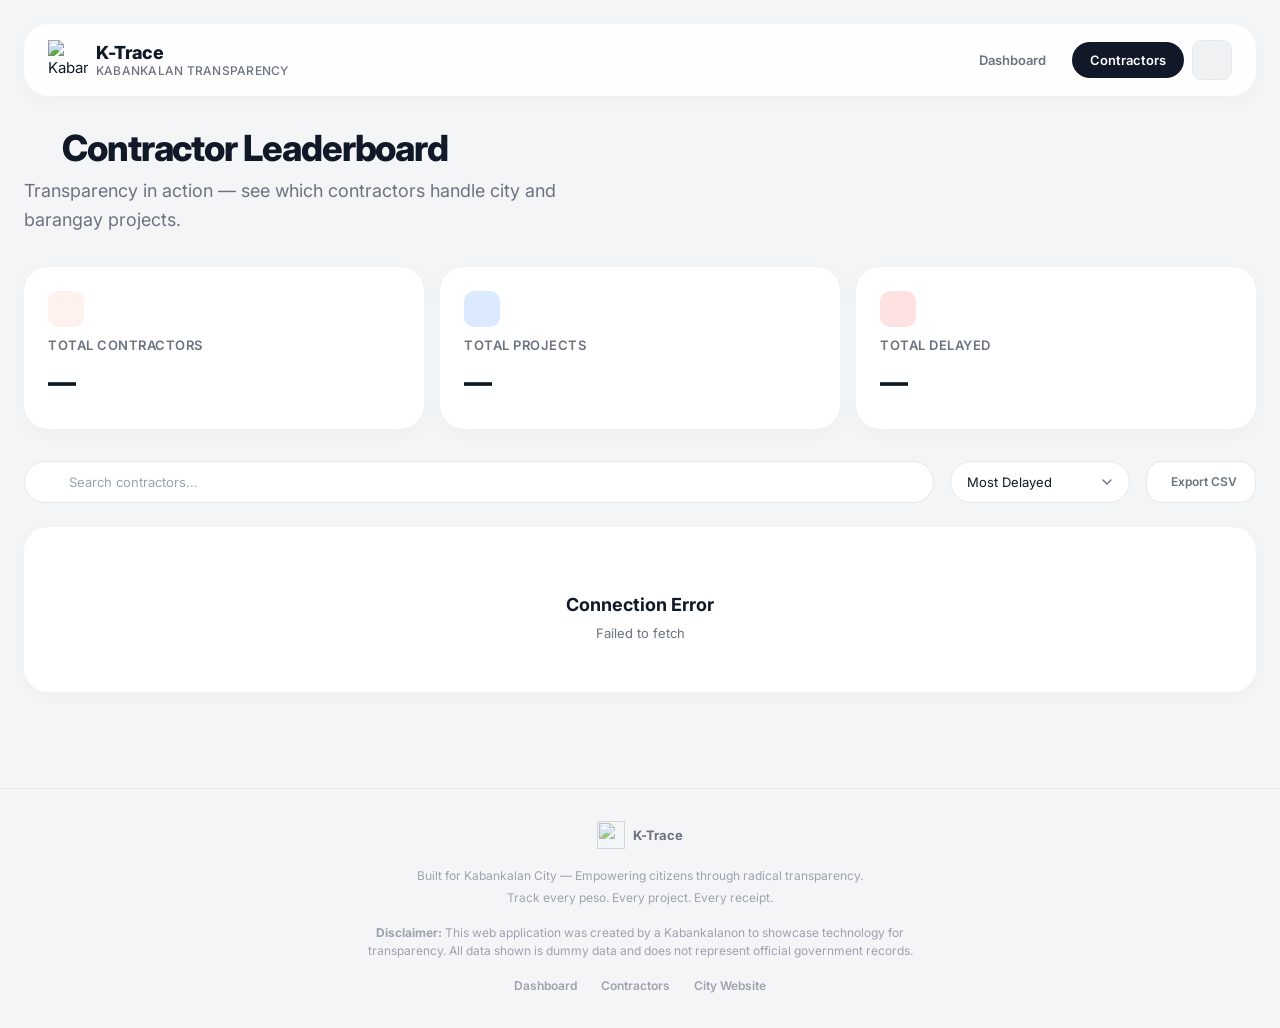
==== contractors.html @ 25e4bf0f "feat: V4 - Search, Charts, Contractor Leaderboard, CSV Export - Search bar with debounced input to f" ====
<!DOCTYPE html>
<html lang="en">

<head>
  <meta charset="UTF-8">
  <meta name="viewport" content="width=device-width, initial-scale=1.0">
  <meta name="description"
    content="K-Trace Contractor Leaderboard — See which contractors handle the most projects, largest budgets, and delays.">
  <title>K-Trace — Contractor Leaderboard</title>
  <link rel="icon" type="image/png" href="https://kabankalancity.gov.ph/wp-content/uploads/2023/09/Kabankalan_City_seal.svg_.png">
  <link rel="stylesheet" href="style.css">
  <script src="https://unpkg.com/lucide@latest"></script>
</head>

<body>

  <div class="app-container">
    <nav class="top-bar" id="top-bar">
      <a href="index.html" class="brand">
        <img src="https://kabankalancity.gov.ph/wp-content/uploads/2023/09/Kabankalan_City_seal.svg_.png" alt="Kabankalan City Seal" class="brand-icon">
        <div class="brand-text">
          <span class="brand-name">K-Trace</span>
          <span class="brand-tagline">Kabankalan Transparency</span>
        </div>
      </a>
      <div class="nav-links">
        <a href="index.html" class="nav-pill">Dashboard</a>
        <a href="contractors.html" class="nav-pill active">Contractors</a>
        <button class="theme-toggle" id="theme-toggle" aria-label="Toggle dark mode"><i data-lucide="moon"></i></button>
      </div>
    </nav>

    <header class="page-header">
      <h1><span class="inline-icon"><i data-lucide="hard-hat" style="width:32px;height:32px"></i></span> Contractor Leaderboard</h1>
      <p>Transparency in action — see which contractors handle city and barangay projects.</p>
    </header>

    <!-- Stats Row -->
    <section class="stats-row" id="contractor-stats-row">
      <div class="stat-card">
        <div class="stat-icon budget"><i data-lucide="building"></i></div>
        <span class="stat-label">Total Contractors</span>
        <span class="stat-value" id="stat-total-contractors">—</span>
      </div>
      <div class="stat-card">
        <div class="stat-icon ongoing"><i data-lucide="briefcase"></i></div>
        <span class="stat-label">Total Projects</span>
        <span class="stat-value" id="stat-total-projects">—</span>
      </div>
      <div class="stat-card">
        <div class="stat-icon" style="background:#FEE2E2; color:#991B1B"><i data-lucide="alert-triangle"></i></div>
        <span class="stat-label">Total Delayed</span>
        <span class="stat-value" id="stat-total-delayed">—</span>
      </div>
    </section>

    <!-- Sort Controls -->
    <div class="search-sort-bar">
      <div class="search-input-wrapper">
        <span class="search-icon"><i data-lucide="search"></i></span>
        <input type="text" class="search-input" id="search-input" placeholder="Search contractors...">
      </div>
      <select class="sort-select" id="sort-select">
        <option value="delayed-desc">Most Delayed</option>
        <option value="budget-desc">Highest Budget</option>
        <option value="projects-desc">Most Projects</option>
        <option value="name-asc">Name: A–Z</option>
      </select>
      <button class="export-btn" id="export-csv-btn"><i data-lucide="download"></i> Export CSV</button>
    </div>

    <!-- Leaderboard Grid -->
    <div class="leaderboard-grid" id="leaderboard-grid">
      <div class="skeleton skeleton-card"></div>
      <div class="skeleton skeleton-card"></div>
      <div class="skeleton skeleton-card"></div>
    </div>
  </div>

  <footer class="site-footer">
    <div class="footer-brand">
      <img src="https://kabankalancity.gov.ph/wp-content/uploads/2023/09/Kabankalan_City_seal.svg_.png" alt="">
      <span>K-Trace</span>
    </div>
    <p class="footer-text">
      Built for Kabankalan City &mdash; Empowering citizens through radical transparency.<br>
      Track every peso. Every project. Every receipt.
    </p>
    <p class="footer-disclaimer" style="font-size: var(--font-size-xs); color: var(--text-tertiary); margin: var(--space-md) auto 0; max-width: 600px; line-height: 1.5; text-align: center;">
      <strong>Disclaimer:</strong> This web application was created by a Kabankalanon to showcase technology for transparency. All data shown is dummy data and does not represent official government records.
    </p>
    <div class="footer-links">
      <a href="index.html">Dashboard</a>
      <a href="contractors.html">Contractors</a>
      <a href="https://kabankalancity.gov.ph" target="_blank" rel="noopener">City Website</a>
    </div>
  </footer>

  <div class="toast-container" id="toast-container"></div>

  <script>
    const SUPABASE_URL = 'https://aknvhyezfkfjglpfkjdi.supabase.co';
    const SUPABASE_KEY = 'sb_publishable_gqv6WXEo8cVvIVwrLLXuzQ_lqmfSCC6';

    async function supabaseFetch(table, query) {
      const res = await fetch(`${SUPABASE_URL}/rest/v1/${table}?${query}`, {
        headers: {
          'apikey': SUPABASE_KEY,
          'Authorization': 'Bearer ' + SUPABASE_KEY
        }
      });
      if (!res.ok) throw new Error('HTTP ' + res.status);
      return res.json();
    }

    function formatPeso(amount) {
      return '₱' + Number(amount).toLocaleString('en-PH', { minimumFractionDigits: 0, maximumFractionDigits: 0 });
    }

    let allContractors = [];
    let activeSearch = '';
    let activeSort = 'delayed-desc';

    const grid = document.getElementById('leaderboard-grid');
    const searchInput = document.getElementById('search-input');
    const sortSelect = document.getElementById('sort-select');

    function aggregateContractors(projects) {
      var map = {};
      for (var i = 0; i < projects.length; i++) {
        var p = projects[i];
        var name = p.contractor || 'Unknown Contractor';
        if (!map[name]) {
          map[name] = { name: name, projects: [], totalBudget: 0, delayedCount: 0 };
        }
        map[name].projects.push(p);
        map[name].totalBudget += Number(p.total_budget);
        if (p.status === 'Delayed') map[name].delayedCount++;
      }
      return Object.values(map);
    }

    function renderLeaderboard(contractors) {
      if (contractors.length === 0) {
        grid.innerHTML = '<div class="empty-state" style="grid-column:1/-1"><div class="empty-state-icon"><i data-lucide="search-x" style="width:48px;height:48px;color:var(--text-tertiary)"></i></div><h3 class="empty-state-title">No contractors found</h3><p class="empty-state-text">Try a different search query.</p></div>';
        lucide.createIcons();
        return;
      }

      var html = '';
      for (var i = 0; i < contractors.length; i++) {
        var c = contractors[i];
        var delayClass = c.delayedCount > 0 ? 'danger' : '';

        html += '<div class="contractor-card" style="animation-delay: ' + (i * 60) + 'ms">';
        html += '<div style="display:flex;align-items:center">';
        html += '<span class="contractor-rank">' + (i + 1) + '</span>';
        html += '<div>';
        html += '<div class="contractor-name">' + c.name + '</div>';
        html += '</div>';
        html += '</div>';

        html += '<div class="contractor-stats">';
        html += '<div class="contractor-stat"><div class="contractor-stat-value">' + c.projects.length + '</div><div class="contractor-stat-label">Projects</div></div>';
        html += '<div class="contractor-stat"><div class="contractor-stat-value">' + formatPeso(c.totalBudget) + '</div><div class="contractor-stat-label">Total Budget</div></div>';
        html += '<div class="contractor-stat"><div class="contractor-stat-value ' + delayClass + '">' + c.delayedCount + '</div><div class="contractor-stat-label">Delayed</div></div>';
        html += '</div>';

        // List projects
        html += '<div class="contractor-projects-list">';
        for (var j = 0; j < c.projects.length; j++) {
          var proj = c.projects[j];
          var statusClass = proj.status.toLowerCase();
          html += '<a href="project-details.html?id=' + proj.id + '" class="contractor-project-item" style="text-decoration:none;color:inherit">';
          html += '<span>' + proj.title + '</span>';
          html += '<span class="status-badge ' + statusClass + '" style="font-size:10px;padding:3px 10px">' + proj.status + '</span>';
          html += '</a>';
        }
        html += '</div>';

        html += '</div>';
      }
      grid.innerHTML = html;
      lucide.createIcons();
    }

    function applyFiltersAndSort() {
      var q = activeSearch.toLowerCase();
      var filtered = allContractors.filter(function(c) {
        return !q || c.name.toLowerCase().includes(q);
      });

      if (activeSort === 'delayed-desc') {
        filtered.sort(function(a, b) { return b.delayedCount - a.delayedCount; });
      } else if (activeSort === 'budget-desc') {
        filtered.sort(function(a, b) { return b.totalBudget - a.totalBudget; });
      } else if (activeSort === 'projects-desc') {
        filtered.sort(function(a, b) { return b.projects.length - a.projects.length; });
      } else if (activeSort === 'name-asc') {
        filtered.sort(function(a, b) { return a.name.localeCompare(b.name); });
      }

      renderLeaderboard(filtered);
    }

    // Event listeners
    var searchTimeout;
    searchInput.addEventListener('input', function() {
      clearTimeout(searchTimeout);
      searchTimeout = setTimeout(function() {
        activeSearch = searchInput.value.trim();
        applyFiltersAndSort();
      }, 250);
    });

    sortSelect.addEventListener('change', function() {
      activeSort = sortSelect.value;
      applyFiltersAndSort();
    });

    // CSV Export
    document.getElementById('export-csv-btn').addEventListener('click', function() {
      var headers = ['Contractor', 'Total Projects', 'Total Budget', 'Delayed Projects'];
      var rows = allContractors.map(function(c) {
        return [
          '"' + c.name.replace(/"/g, '""') + '"',
          c.projects.length,
          c.totalBudget,
          c.delayedCount
        ].join(',');
      });
      var csv = [headers.join(',')].concat(rows).join('\n');
      var blob = new Blob([csv], { type: 'text/csv;charset=utf-8;' });
      var url = URL.createObjectURL(blob);
      var a = document.createElement('a');
      a.href = url;
      a.download = 'K-Trace_Contractors_' + new Date().toISOString().slice(0,10) + '.csv';
      a.click();
      URL.revokeObjectURL(url);
    });

    // Fetch & init
    async function init() {
      try {
        var projects = await supabaseFetch('projects', 'select=*&order=created_at.desc');
        allContractors = aggregateContractors(projects || []);

        // Stats
        var totalDelayed = 0;
        allContractors.forEach(function(c) { totalDelayed += c.delayedCount; });
        document.getElementById('stat-total-contractors').textContent = allContractors.length;
        document.getElementById('stat-total-projects').textContent = (projects || []).length;
        document.getElementById('stat-total-delayed').textContent = totalDelayed;

        applyFiltersAndSort();
      } catch (err) {
        grid.innerHTML = '<div class="empty-state" style="grid-column:1/-1"><div class="empty-state-icon"><i data-lucide="alert-circle" style="width:48px;height:48px;color:var(--flag-red)"></i></div><h3 class="empty-state-title">Connection Error</h3><p class="empty-state-text">' + err.message + '</p></div>';
        lucide.createIcons();
      }
    }

    init();

    // Initialize Lucide icons
    lucide.createIcons();

    // ── Dark Mode Toggle ──
    const themeToggle = document.getElementById('theme-toggle');
    const savedTheme = localStorage.getItem('k-trace-theme');
    if (savedTheme === 'dark') {
      document.documentElement.setAttribute('data-theme', 'dark');
    }
    themeToggle.addEventListener('click', () => {
      const isDark = document.documentElement.getAttribute('data-theme') === 'dark';
      if (isDark) {
        document.documentElement.removeAttribute('data-theme');
        localStorage.setItem('k-trace-theme', 'light');
      } else {
        document.documentElement.setAttribute('data-theme', 'dark');
        localStorage.setItem('k-trace-theme', 'dark');
      }
      themeToggle.innerHTML = isDark ? '<i data-lucide="moon"></i>' : '<i data-lucide="sun"></i>';
      lucide.createIcons();
    });
    if (savedTheme === 'dark') {
      themeToggle.innerHTML = '<i data-lucide="sun"></i>';
      lucide.createIcons();
    }
  </script>
</body>

</html>
---- style.css ----
/* ============================================================
   K-TRACE Design System
   Kabankalan Transparency & Citizen Engagement
   ============================================================ */

/* ── Google Fonts ── */
@import url('https://fonts.googleapis.com/css2?family=Inter:wght@400;500;600;700;800;900&display=swap');

/* ── CSS Custom Properties ── */
:root {
  /* Surface */
  --bg-page: #F4F5F7;
  --bg-card: #FFFFFF;
  --bg-card-hover: #FAFBFC;
  --bg-inset: #F0F1F3;
  --bg-modal-backdrop: rgba(17, 24, 39, 0.45);

  /* Text */
  --text-primary: #111827;
  --text-secondary: #6B7280;
  --text-tertiary: #9CA3AF;
  --text-inverse: #FFFFFF;

  /* Accent */
  --accent: #FF5C35;
  --accent-hover: #E84D2A;
  --accent-light: #FFF1ED;
  --accent-glow: rgba(255, 92, 53, 0.12);

  /* Status */
  --status-pending: #F59E0B;
  --status-pending-bg: #FEF3C7;
  --status-ongoing: #3B82F6;
  --status-ongoing-bg: #DBEAFE;
  --status-completed: #10B981;
  --status-completed-bg: #D1FAE5;

  /* Flagged */
  --flag-red: #EF4444;
  --flag-red-bg: #FEF2F2;
  --flag-red-border: #FECACA;
  --flag-green: #10B981;
  --flag-green-bg: #ECFDF5;

  /* Borders & Shadows */
  --border-light: #E5E7EB;
  --border-medium: #D1D5DB;
  --shadow-card: 0 4px 20px rgba(0, 0, 0, 0.03);
  --shadow-card-hover: 0 8px 30px rgba(0, 0, 0, 0.07);
  --shadow-modal: 0 25px 60px rgba(0, 0, 0, 0.15);
  --shadow-button: 0 2px 8px rgba(255, 92, 53, 0.25);

  /* Radii */
  --radius-sm: 10px;
  --radius-md: 16px;
  --radius-lg: 24px;
  --radius-full: 9999px;

  /* Spacing */
  --space-xs: 4px;
  --space-sm: 8px;
  --space-md: 16px;
  --space-lg: 24px;
  --space-xl: 32px;
  --space-2xl: 48px;

  /* Typography */
  --font-family: 'Inter', -apple-system, BlinkMacSystemFont, 'Segoe UI', Roboto, sans-serif;
  --font-size-xs: 0.75rem;
  --font-size-sm: 0.8125rem;
  --font-size-base: 0.9375rem;
  --font-size-lg: 1.125rem;
  --font-size-xl: 1.375rem;
  --font-size-2xl: 1.75rem;
  --font-size-3xl: 2.25rem;
  --font-size-hero: 3rem;

  /* Transitions */
  --ease-smooth: cubic-bezier(0.4, 0, 0.2, 1);
  --duration-fast: 150ms;
  --duration-normal: 250ms;
  --duration-slow: 400ms;
}

/* ── Reset & Base ── */
*, *::before, *::after {
  margin: 0;
  padding: 0;
  box-sizing: border-box;
}

html {
  scroll-behavior: smooth;
  -webkit-text-size-adjust: 100%;
}

body {
  font-family: var(--font-family);
  font-size: var(--font-size-base);
  color: var(--text-primary);
  background-color: var(--bg-page);
  line-height: 1.6;
  -webkit-font-smoothing: antialiased;
  -moz-osx-font-smoothing: grayscale;
  min-height: 100vh;
}

a {
  color: inherit;
  text-decoration: none;
}

img {
  max-width: 100%;
  display: block;
}

button {
  font-family: inherit;
  cursor: pointer;
  border: none;
  background: none;
}

/* ── Layout Shell ── */
.app-container {
  max-width: 1280px;
  margin: 0 auto;
  padding: var(--space-lg) var(--space-lg) var(--space-2xl);
}

/* ── Top Navigation ── */
.top-bar {
  display: flex;
  align-items: center;
  justify-content: space-between;
  padding: var(--space-md) var(--space-lg);
  background: var(--bg-card);
  border-radius: var(--radius-lg);
  box-shadow: var(--shadow-card);
  margin-bottom: var(--space-xl);
  position: sticky;
  top: var(--space-md);
  z-index: 100;
  backdrop-filter: blur(12px);
  background: rgba(255, 255, 255, 0.85);
}

.brand {
  display: flex;
  align-items: center;
  gap: var(--space-sm);
}

.brand-icon {
  width: 40px;
  height: 40px;
  object-fit: contain;
}

.brand-text {
  display: flex;
  flex-direction: column;
  line-height: 1.2;
}

.brand-name {
  font-weight: 800;
  font-size: var(--font-size-lg);
  color: var(--text-primary);
  letter-spacing: -0.02em;
}

.brand-tagline {
  font-size: var(--font-size-xs);
  color: var(--text-secondary);
  font-weight: 500;
  letter-spacing: 0.02em;
  text-transform: uppercase;
}

.nav-links {
  display: flex;
  align-items: center;
  gap: var(--space-sm);
}

.nav-pill {
  padding: 8px 18px;
  border-radius: var(--radius-full);
  font-size: var(--font-size-sm);
  font-weight: 600;
  color: var(--text-secondary);
  transition: all var(--duration-fast) var(--ease-smooth);
  background: transparent;
}

.nav-pill:hover {
  background: var(--bg-inset);
  color: var(--text-primary);
}

.nav-pill.active {
  background: var(--text-primary);
  color: var(--text-inverse);
}

/* ── Hero / Page Header ── */
.page-header {
  margin-bottom: var(--space-xl);
}

.page-header h1 {
  font-size: var(--font-size-3xl);
  font-weight: 800;
  letter-spacing: -0.03em;
  line-height: 1.15;
  color: var(--text-primary);
}

.page-header p {
  font-size: var(--font-size-lg);
  color: var(--text-secondary);
  margin-top: var(--space-sm);
  max-width: 600px;
}

/* ── Stats Row ── */
.stats-row {
  display: grid;
  grid-template-columns: repeat(auto-fit, minmax(200px, 1fr));
  gap: var(--space-md);
  margin-bottom: var(--space-xl);
}

.stat-card {
  background: var(--bg-card);
  border-radius: var(--radius-lg);
  box-shadow: var(--shadow-card);
  padding: var(--space-lg);
  display: flex;
  flex-direction: column;
  gap: var(--space-xs);
  transition: box-shadow var(--duration-normal) var(--ease-smooth),
              transform var(--duration-normal) var(--ease-smooth);
}

.stat-card:hover {
  box-shadow: var(--shadow-card-hover);
  transform: translateY(-2px);
}

.stat-label {
  font-size: var(--font-size-sm);
  font-weight: 600;
  color: var(--text-secondary);
  text-transform: uppercase;
  letter-spacing: 0.04em;
}

.stat-value {
  font-size: var(--font-size-2xl);
  font-weight: 800;
  color: var(--text-primary);
  letter-spacing: -0.02em;
}

.stat-card .stat-icon {
  width: 36px;
  height: 36px;
  border-radius: var(--radius-sm);
  display: flex;
  align-items: center;
  justify-content: center;
  margin-bottom: var(--space-xs);
}

.stat-card .stat-icon svg {
  width: 18px;
  height: 18px;
  stroke-width: 2.5;
}

.stat-icon.pending { background: var(--status-pending-bg); color: var(--status-pending); }
.stat-icon.ongoing { background: var(--status-ongoing-bg); color: var(--status-ongoing); }
.stat-icon.completed { background: var(--status-completed-bg); color: var(--status-completed); }
.stat-icon.budget { background: var(--accent-light); color: var(--accent); }

/* ── Filter Toolbar ── */
.filter-bar {
  display: flex;
  align-items: center;
  gap: var(--space-sm);
  margin-bottom: var(--space-lg);
  flex-wrap: wrap;
}

.filter-pill {
  padding: 8px 20px;
  border-radius: var(--radius-full);
  font-size: var(--font-size-sm);
  font-weight: 600;
  color: var(--text-secondary);
  background: var(--bg-card);
  border: 1px solid var(--border-light);
  transition: all var(--duration-fast) var(--ease-smooth);
  cursor: pointer;
}

.filter-pill:hover {
  border-color: var(--border-medium);
  color: var(--text-primary);
}

.filter-pill.active {
  background: var(--text-primary);
  color: var(--text-inverse);
  border-color: var(--text-primary);
}

/* ── Bento Project Grid ── */
.projects-grid {
  display: grid;
  grid-template-columns: repeat(auto-fill, minmax(340px, 1fr));
  gap: var(--space-lg);
}

/* ── Project Card ── */
.project-card {
  background: var(--bg-card);
  border-radius: var(--radius-lg);
  box-shadow: var(--shadow-card);
  padding: var(--space-lg);
  display: flex;
  flex-direction: column;
  gap: var(--space-md);
  transition: box-shadow var(--duration-normal) var(--ease-smooth),
              transform var(--duration-normal) var(--ease-smooth);
  text-decoration: none;
  color: inherit;
  cursor: pointer;
  position: relative;
  overflow: hidden;
}

.project-card::before {
  content: '';
  position: absolute;
  top: 0;
  left: 0;
  right: 0;
  height: 4px;
  background: var(--accent);
  opacity: 0;
  transition: opacity var(--duration-normal) var(--ease-smooth);
}

.project-card:hover {
  box-shadow: var(--shadow-card-hover);
  transform: translateY(-3px);
}

.project-card:hover::before {
  opacity: 1;
}

.project-card-header {
  display: flex;
  align-items: flex-start;
  justify-content: space-between;
  gap: var(--space-md);
}

.project-card-title {
  font-size: var(--font-size-lg);
  font-weight: 700;
  line-height: 1.3;
  letter-spacing: -0.01em;
  color: var(--text-primary);
}

.project-card-dept {
  font-size: var(--font-size-sm);
  color: var(--text-secondary);
  font-weight: 500;
}

.project-card-description {
  font-size: var(--font-size-sm);
  color: var(--text-secondary);
  line-height: 1.55;
  display: -webkit-box;
  -webkit-line-clamp: 3;
  -webkit-box-orient: vertical;
  overflow: hidden;
}

.project-card-footer {
  display: flex;
  align-items: center;
  justify-content: space-between;
  margin-top: auto;
  padding-top: var(--space-md);
  border-top: 1px solid var(--border-light);
}

.project-budget {
  font-size: var(--font-size-xl);
  font-weight: 800;
  color: var(--text-primary);
  letter-spacing: -0.02em;
}

.project-budget-label {
  font-size: var(--font-size-xs);
  color: var(--text-secondary);
  font-weight: 500;
  text-transform: uppercase;
  letter-spacing: 0.04em;
}

.project-location {
  display: flex;
  align-items: center;
  gap: var(--space-xs);
  font-size: var(--font-size-xs);
  color: var(--text-tertiary);
  font-weight: 500;
}

/* ── Status Badge ── */
.status-badge {
  display: inline-flex;
  align-items: center;
  gap: 6px;
  padding: 5px 14px;
  border-radius: var(--radius-full);
  font-size: var(--font-size-xs);
  font-weight: 600;
  white-space: nowrap;
  letter-spacing: 0.02em;
}

.status-badge::before {
  content: '';
  width: 7px;
  height: 7px;
  border-radius: 50%;
  flex-shrink: 0;
}

.status-badge.pending {
  background: var(--status-pending-bg);
  color: #92400E;
}
.status-badge.pending::before { background: var(--status-pending); }

.status-badge.ongoing {
  background: var(--status-ongoing-bg);
  color: #1E40AF;
}
.status-badge.ongoing::before { background: var(--status-ongoing); }

.status-badge.completed {
  background: var(--status-completed-bg);
  color: #065F46;
}
.status-badge.completed::before { background: var(--status-completed); }

.status-badge.delayed {
  background: #FEE2E2;
  color: #991B1B;
}
.status-badge.delayed::before { background: var(--flag-red); }

/* ── Project Details Page ── */
.detail-header {
  background: var(--bg-card);
  border-radius: var(--radius-lg);
  box-shadow: var(--shadow-card);
  padding: var(--space-xl);
  margin-bottom: var(--space-lg);
}

.detail-back {
  display: inline-flex;
  align-items: center;
  gap: var(--space-xs);
  font-size: var(--font-size-sm);
  font-weight: 600;
  color: var(--text-secondary);
  margin-bottom: var(--space-lg);
  transition: color var(--duration-fast) var(--ease-smooth);
}

.detail-back:hover {
  color: var(--accent);
}

.detail-title {
  font-size: var(--font-size-2xl);
  font-weight: 800;
  letter-spacing: -0.03em;
  line-height: 1.2;
  margin-bottom: var(--space-sm);
}

.detail-meta {
  display: flex;
  align-items: center;
  gap: var(--space-lg);
  flex-wrap: wrap;
  margin-top: var(--space-md);
}

.detail-meta-item {
  display: flex;
  align-items: center;
  gap: var(--space-xs);
  font-size: var(--font-size-sm);
  color: var(--text-secondary);
  font-weight: 500;
}

.detail-meta-item .meta-icon {
  font-size: 1rem;
}

.detail-description {
  margin-top: var(--space-lg);
  font-size: var(--font-size-base);
  color: var(--text-secondary);
  line-height: 1.7;
  max-width: 720px;
}

/* ── Section Titles ── */
.section-header {
  display: flex;
  align-items: center;
  justify-content: space-between;
  margin-bottom: var(--space-md);
  flex-wrap: wrap;
  gap: var(--space-sm);
}

.section-title {
  font-size: var(--font-size-xl);
  font-weight: 700;
  letter-spacing: -0.02em;
}

.section-subtitle {
  font-size: var(--font-size-sm);
  color: var(--text-secondary);
}

/* ── Budget Table ── */
.table-card {
  background: var(--bg-card);
  border-radius: var(--radius-lg);
  box-shadow: var(--shadow-card);
  overflow: hidden;
  margin-bottom: var(--space-xl);
}

.table-wrapper {
  overflow-x: auto;
}

.data-table {
  width: 100%;
  border-collapse: collapse;
}

.data-table thead {
  background: var(--bg-inset);
}

.data-table th {
  padding: 14px var(--space-lg);
  text-align: left;
  font-size: var(--font-size-xs);
  font-weight: 700;
  color: var(--text-secondary);
  text-transform: uppercase;
  letter-spacing: 0.06em;
  white-space: nowrap;
  border-bottom: 1px solid var(--border-light);
}

.data-table td {
  padding: 16px var(--space-lg);
  font-size: var(--font-size-sm);
  color: var(--text-primary);
  border-bottom: 1px solid var(--border-light);
  vertical-align: top;
}

.data-table tbody tr {
  transition: background var(--duration-fast) var(--ease-smooth);
}

.data-table tbody tr:hover {
  background: var(--bg-card-hover);
}

.data-table tbody tr:last-child td {
  border-bottom: none;
}

/* Flagged row */
.data-table tbody tr.flagged {
  background: var(--flag-red-bg);
}

.data-table tbody tr.flagged:hover {
  background: #FEE2E2;
}

/* Price verified */
.data-table tbody tr.verified {
  background: var(--flag-green-bg);
}

.price-cell {
  font-weight: 600;
  font-variant-numeric: tabular-nums;
  white-space: nowrap;
}

.price-cell.over {
  color: var(--flag-red);
}

.price-cell.match {
  color: var(--flag-green);
}

.flag-indicator {
  display: inline-flex;
  align-items: center;
  gap: 5px;
  font-size: var(--font-size-xs);
  font-weight: 600;
  padding: 3px 10px;
  border-radius: var(--radius-full);
}

.flag-indicator.over {
  background: #FEE2E2;
  color: #991B1B;
}

.flag-indicator.match {
  background: #D1FAE5;
  color: #065F46;
}

.justification-text {
  font-size: var(--font-size-xs);
  color: var(--text-secondary);
  line-height: 1.5;
  margin-top: 6px;
  padding: 8px 12px;
  background: #FEF3C7;
  border-radius: var(--radius-sm);
  border-left: 3px solid var(--status-pending);
}

/* Variance Column */
.variance {
  font-weight: 700;
  font-variant-numeric: tabular-nums;
  font-size: var(--font-size-xs);
}

.variance.positive {
  color: var(--flag-red);
}

.variance.zero {
  color: var(--flag-green);
}

/* ── Budget Summary ── */
.budget-summary {
  display: grid;
  grid-template-columns: repeat(auto-fit, minmax(220px, 1fr));
  gap: var(--space-md);
  margin-bottom: var(--space-xl);
}

.summary-card {
  background: var(--bg-card);
  border-radius: var(--radius-lg);
  box-shadow: var(--shadow-card);
  padding: var(--space-lg);
}

.summary-card .summary-label {
  font-size: var(--font-size-xs);
  color: var(--text-secondary);
  font-weight: 600;
  text-transform: uppercase;
  letter-spacing: 0.04em;
  margin-bottom: var(--space-xs);
}

.summary-card .summary-value {
  font-size: var(--font-size-xl);
  font-weight: 800;
  letter-spacing: -0.02em;
  font-variant-numeric: tabular-nums;
}

.summary-card .summary-value.flagged-count {
  color: var(--flag-red);
}

.summary-card .summary-value.total {
  color: var(--text-primary);
}

/* ── Citizen Reports Section ── */
.reports-list {
  display: flex;
  flex-direction: column;
  gap: var(--space-md);
  margin-bottom: var(--space-xl);
}

.report-card {
  background: var(--bg-card);
  border-radius: var(--radius-lg);
  box-shadow: var(--shadow-card);
  padding: var(--space-lg);
}

.report-header {
  display: flex;
  align-items: center;
  justify-content: space-between;
  margin-bottom: var(--space-sm);
}

.report-author {
  font-weight: 700;
  font-size: var(--font-size-base);
}

.report-date {
  font-size: var(--font-size-xs);
  color: var(--text-tertiary);
}

.report-comment {
  font-size: var(--font-size-sm);
  color: var(--text-secondary);
  line-height: 1.65;
}

.no-reports {
  text-align: center;
  padding: var(--space-2xl);
  color: var(--text-tertiary);
  font-size: var(--font-size-sm);
}

/* ── Buttons ── */
.btn {
  display: inline-flex;
  align-items: center;
  justify-content: center;
  gap: var(--space-sm);
  padding: 12px 28px;
  border-radius: var(--radius-full);
  font-size: var(--font-size-sm);
  font-weight: 700;
  transition: all var(--duration-fast) var(--ease-smooth);
  cursor: pointer;
  border: none;
  white-space: nowrap;
}

.btn-primary {
  background: var(--accent);
  color: var(--text-inverse);
  box-shadow: var(--shadow-button);
}

.btn-primary:hover {
  background: var(--accent-hover);
  transform: translateY(-1px);
  box-shadow: 0 4px 14px rgba(255, 92, 53, 0.35);
}

.btn-primary:active {
  transform: translateY(0);
}

.btn-secondary {
  background: var(--bg-inset);
  color: var(--text-primary);
  border: 1px solid var(--border-light);
}

.btn-secondary:hover {
  background: var(--border-light);
}

.btn-danger {
  background: var(--flag-red);
  color: var(--text-inverse);
}

.btn-danger:hover {
  background: #DC2626;
}

.btn-sm {
  padding: 8px 18px;
  font-size: var(--font-size-xs);
}

/* ── Modal / Dialog ── */
.modal-dialog {
  border: none;
  border-radius: var(--radius-lg);
  box-shadow: var(--shadow-modal);
  padding: 0;
  max-width: 520px;
  width: calc(100% - var(--space-xl) * 2);
  margin: auto;
  background: var(--bg-card);
  animation: modalSlideUp var(--duration-slow) var(--ease-smooth);
}

.modal-dialog::backdrop {
  background: var(--bg-modal-backdrop);
  backdrop-filter: blur(6px);
  -webkit-backdrop-filter: blur(6px);
  animation: backdropFade var(--duration-normal) var(--ease-smooth);
}

@keyframes modalSlideUp {
  from {
    opacity: 0;
    transform: translateY(24px) scale(0.96);
  }
  to {
    opacity: 1;
    transform: translateY(0) scale(1);
  }
}

@keyframes backdropFade {
  from { opacity: 0; }
  to { opacity: 1; }
}

.modal-header {
  display: flex;
  align-items: center;
  justify-content: space-between;
  padding: var(--space-lg) var(--space-lg) var(--space-md);
}

.modal-title {
  font-size: var(--font-size-xl);
  font-weight: 700;
  letter-spacing: -0.01em;
}

.modal-close {
  width: 36px;
  height: 36px;
  border-radius: var(--radius-sm);
  display: flex;
  align-items: center;
  justify-content: center;
  font-size: 1.25rem;
  color: var(--text-tertiary);
  transition: all var(--duration-fast) var(--ease-smooth);
  background: transparent;
  border: none;
  cursor: pointer;
}

.modal-close:hover {
  background: var(--bg-inset);
  color: var(--text-primary);
}

.modal-body {
  padding: 0 var(--space-lg) var(--space-lg);
}

.modal-footer {
  display: flex;
  align-items: center;
  justify-content: flex-end;
  gap: var(--space-sm);
  padding: var(--space-md) var(--space-lg) var(--space-lg);
  border-top: 1px solid var(--border-light);
}

/* ── Form Controls ── */
.form-group {
  margin-bottom: var(--space-md);
}

.form-label {
  display: block;
  font-size: var(--font-size-sm);
  font-weight: 600;
  color: var(--text-primary);
  margin-bottom: 6px;
}

.form-label .optional {
  color: var(--text-tertiary);
  font-weight: 400;
}

.form-input,
.form-textarea {
  width: 100%;
  padding: 12px var(--space-md);
  border: 1.5px solid var(--border-light);
  border-radius: var(--radius-sm);
  font-family: var(--font-family);
  font-size: var(--font-size-sm);
  color: var(--text-primary);
  background: var(--bg-card);
  transition: border-color var(--duration-fast) var(--ease-smooth),
              box-shadow var(--duration-fast) var(--ease-smooth);
  outline: none;
}

.form-input:focus,
.form-textarea:focus {
  border-color: var(--accent);
  box-shadow: 0 0 0 3px var(--accent-glow);
}

.form-input::placeholder,
.form-textarea::placeholder {
  color: var(--text-tertiary);
}

.form-textarea {
  resize: vertical;
  min-height: 100px;
}

/* ── Toast Notifications ── */
.toast-container {
  position: fixed;
  bottom: var(--space-lg);
  right: var(--space-lg);
  z-index: 1000;
  display: flex;
  flex-direction: column;
  gap: var(--space-sm);
}

.toast {
  background: var(--text-primary);
  color: var(--text-inverse);
  padding: 14px var(--space-lg);
  border-radius: var(--radius-md);
  font-size: var(--font-size-sm);
  font-weight: 600;
  box-shadow: 0 8px 24px rgba(0, 0, 0, 0.2);
  animation: toastIn var(--duration-normal) var(--ease-smooth);
  display: flex;
  align-items: center;
  gap: var(--space-sm);
}

.toast.success {
  background: #065F46;
}

.toast.error {
  background: #991B1B;
}

@keyframes toastIn {
  from {
    opacity: 0;
    transform: translateY(12px) scale(0.95);
  }
  to {
    opacity: 1;
    transform: translateY(0) scale(1);
  }
}

@keyframes toastOut {
  from {
    opacity: 1;
    transform: translateY(0) scale(1);
  }
  to {
    opacity: 0;
    transform: translateY(-8px) scale(0.95);
  }
}

/* ── Loading States ── */
.skeleton {
  background: linear-gradient(
    90deg,
    var(--bg-inset) 25%,
    #E5E7EB 50%,
    var(--bg-inset) 75%
  );
  background-size: 200% 100%;
  animation: shimmer 1.5s infinite;
  border-radius: var(--radius-sm);
}

@keyframes shimmer {
  0% { background-position: 200% 0; }
  100% { background-position: -200% 0; }
}

.skeleton-card {
  height: 280px;
  border-radius: var(--radius-lg);
}

.skeleton-row {
  height: 52px;
  margin-bottom: var(--space-sm);
}

/* ── Empty State ── */
.empty-state {
  text-align: center;
  padding: var(--space-2xl) var(--space-lg);
  background: var(--bg-card);
  border-radius: var(--radius-lg);
  box-shadow: var(--shadow-card);
}

.empty-state-icon {
  font-size: 3rem;
  margin-bottom: var(--space-md);
}

.empty-state-title {
  font-size: var(--font-size-lg);
  font-weight: 700;
  margin-bottom: var(--space-xs);
}

.empty-state-text {
  font-size: var(--font-size-sm);
  color: var(--text-secondary);
}

/* ── Responsive: Tablet (≤ 768px) ── */
@media (max-width: 768px) {
  .app-container {
    padding: var(--space-md) var(--space-md) var(--space-2xl);
  }

  .top-bar {
    flex-direction: row;
    align-items: center;
    gap: var(--space-sm);
    position: sticky;
    top: var(--space-sm);
    padding: var(--space-sm) var(--space-md);
    border-radius: var(--radius-md);
  }

  .brand-tagline {
    display: none;
  }

  .brand-icon {
    width: 34px;
    height: 34px;
  }

  .nav-links {
    gap: var(--space-xs);
  }

  .nav-pill {
    padding: 6px 14px;
    font-size: var(--font-size-xs);
    border-radius: var(--radius-full);
  }

  .page-header h1 {
    font-size: var(--font-size-2xl);
  }

  .page-header p {
    font-size: var(--font-size-base);
  }

  .projects-grid {
    grid-template-columns: 1fr;
    gap: var(--space-md);
  }

  .stats-row {
    grid-template-columns: repeat(2, 1fr);
    gap: var(--space-sm);
  }

  .stat-card {
    padding: var(--space-md);
    border-radius: var(--radius-md);
  }

  .stat-value {
    font-size: var(--font-size-xl);
  }

  /* Filter bar: horizontal scroll */
  .filter-bar {
    overflow-x: auto;
    flex-wrap: nowrap;
    padding-bottom: var(--space-sm);
    -webkit-overflow-scrolling: touch;
    scrollbar-width: none;
    gap: var(--space-xs);
  }

  .filter-bar::-webkit-scrollbar {
    display: none;
  }

  .filter-pill {
    flex-shrink: 0;
    padding: 10px 18px;
    font-size: var(--font-size-sm);
  }

  /* Project card */
  .project-card {
    padding: var(--space-md);
    border-radius: var(--radius-md);
    gap: var(--space-sm);
  }

  .project-card-title {
    font-size: var(--font-size-base);
  }

  .project-budget {
    font-size: var(--font-size-lg);
  }

  /* Detail page */
  .detail-header {
    padding: var(--space-lg);
    border-radius: var(--radius-md);
  }

  .detail-title {
    font-size: var(--font-size-xl);
  }

  .detail-meta {
    flex-direction: column;
    align-items: flex-start;
    gap: var(--space-sm);
  }

  .detail-description {
    font-size: var(--font-size-sm);
  }

  /* Budget summary */
  .budget-summary {
    grid-template-columns: 1fr 1fr;
    gap: var(--space-sm);
  }

  .summary-card {
    padding: var(--space-md);
    border-radius: var(--radius-md);
  }

  /* Table: smaller padding */
  .data-table th,
  .data-table td {
    padding: 12px var(--space-md);
    font-size: var(--font-size-xs);
  }

  /* Section headers */
  .section-header {
    flex-direction: column;
    align-items: flex-start;
    gap: var(--space-sm);
  }

  .section-header .btn {
    width: 100%;
  }

  .section-title {
    font-size: var(--font-size-lg);
  }

  /* Reports */
  .report-card {
    padding: var(--space-md);
    border-radius: var(--radius-md);
  }

  /* Modal */
  .modal-dialog {
    width: calc(100% - var(--space-md) * 2);
    max-width: 100%;
    border-radius: var(--radius-md);
    margin: auto;
  }

  .modal-header {
    padding: var(--space-md) var(--space-md) var(--space-sm);
  }

  .modal-body {
    padding: 0 var(--space-md) var(--space-md);
  }

  .modal-footer {
    padding: var(--space-sm) var(--space-md) var(--space-md);
  }

  /* Buttons: larger touch targets */
  .btn {
    padding: 14px 24px;
    font-size: var(--font-size-sm);
  }

  .btn-sm {
    padding: 12px 20px;
  }
}

/* ── Responsive: Phone (≤ 480px) ── */
@media (max-width: 480px) {
  .app-container {
    padding: var(--space-sm) var(--space-sm) var(--space-xl);
  }

  .top-bar {
    border-radius: var(--radius-sm);
    padding: 6px var(--space-sm);
    margin-bottom: var(--space-md);
    top: var(--space-xs);
  }

  .brand-icon {
    width: 30px;
    height: 30px;
  }

  .brand-name {
    font-size: var(--font-size-sm);
    font-weight: 700;
  }

  .nav-pill {
    padding: 5px 12px;
    font-size: 11px;
  }

  .page-header {
    margin-bottom: var(--space-md);
  }

  .page-header h1 {
    font-size: var(--font-size-xl);
    letter-spacing: -0.02em;
  }

  .page-header p {
    font-size: var(--font-size-sm);
    margin-top: var(--space-xs);
  }

  .stats-row {
    grid-template-columns: 1fr 1fr;
    gap: var(--space-sm);
    margin-bottom: var(--space-md);
  }

  .stat-card {
    padding: var(--space-sm) var(--space-md);
    border-radius: 14px;
  }

  .stat-icon {
    width: 28px;
    height: 28px;
    font-size: 0.85rem;
    border-radius: 7px;
  }

  .stat-label {
    font-size: 10px;
  }

  .stat-value {
    font-size: var(--font-size-lg);
  }

  .budget-summary {
    grid-template-columns: 1fr 1fr;
    gap: var(--space-sm);
  }

  .summary-card {
    padding: var(--space-sm) var(--space-md);
    border-radius: 14px;
  }

  .summary-card .summary-label {
    font-size: 10px;
  }

  .summary-card .summary-value {
    font-size: var(--font-size-lg);
  }

  /* Table: responsive card layout on mobile */
  .table-card {
    border-radius: var(--radius-md);
    background: transparent;
    box-shadow: none;
    overflow: visible;
  }

  .data-table thead {
    display: none;
  }

  .data-table,
  .data-table tbody,
  .data-table tr,
  .data-table td {
    display: block;
    width: 100%;
  }

  .data-table tbody tr {
    background: var(--bg-card);
    border-radius: var(--radius-md);
    box-shadow: var(--shadow-card);
    margin-bottom: var(--space-sm);
    padding: var(--space-md);
    border: none;
  }

  .data-table tbody tr.flagged {
    background: var(--flag-red-bg);
    border-left: 4px solid var(--flag-red);
  }

  .data-table tbody tr.verified {
    background: var(--flag-green-bg);
    border-left: 4px solid var(--flag-green);
  }

  .data-table td {
    padding: 4px 0;
    border-bottom: none;
    display: flex;
    justify-content: space-between;
    align-items: flex-start;
    font-size: var(--font-size-sm);
  }

  .data-table td:first-child {
    display: block;
    padding-bottom: var(--space-sm);
    margin-bottom: var(--space-sm);
    border-bottom: 1px solid var(--border-light);
  }

  .data-table td::before {
    content: attr(data-label);
    font-weight: 700;
    font-size: var(--font-size-xs);
    color: var(--text-secondary);
    text-transform: uppercase;
    letter-spacing: 0.04em;
    flex-shrink: 0;
    margin-right: var(--space-sm);
  }

  .data-table td:first-child::before {
    display: none;
  }

  /* Detail page */
  .detail-header {
    padding: var(--space-md);
    border-radius: var(--radius-md);
  }

  .detail-title {
    font-size: var(--font-size-lg);
    line-height: 1.3;
  }

  .detail-back {
    font-size: var(--font-size-xs);
    margin-bottom: var(--space-md);
  }

  /* Report cards */
  .report-card {
    padding: var(--space-md);
    border-radius: 14px;
  }

  .report-header {
    flex-direction: column;
    gap: 4px;
  }

  .report-author {
    font-size: var(--font-size-sm);
  }

  /* Modal: bottom sheet style on phone */
  .modal-dialog {
    width: 100%;
    max-width: 100%;
    margin: auto 0 0 0;
    border-radius: var(--radius-lg) var(--radius-lg) 0 0;
    max-height: 90vh;
    max-height: 90dvh;
  }

  .modal-dialog::backdrop {
    backdrop-filter: blur(4px);
  }

  .form-input,
  .form-textarea {
    padding: 14px var(--space-md);
    font-size: var(--font-size-base);
  }

  .modal-footer {
    flex-direction: column-reverse;
    gap: var(--space-sm);
  }

  .modal-footer .btn {
    width: 100%;
  }

  /* Toast: full width */
  .toast-container {
    left: var(--space-sm);
    right: var(--space-sm);
    bottom: var(--space-sm);
  }

  .toast {
    width: 100%;
    border-radius: var(--radius-sm);
  }

  /* Empty state */
  .empty-state {
    padding: var(--space-xl) var(--space-md);
    border-radius: var(--radius-md);
  }
}

/* ── Responsive: Small Phone (≤ 360px) ── */
@media (max-width: 360px) {
  .page-header h1 {
    font-size: var(--font-size-lg);
  }

  .stats-row {
    grid-template-columns: 1fr;
  }

  .budget-summary {
    grid-template-columns: 1fr;
  }

  .brand-tagline {
    display: none;
  }
}

/* ── Safe area for notched phones ── */
@supports (padding: env(safe-area-inset-bottom)) {
  .app-container {
    padding-bottom: calc(var(--space-2xl) + env(safe-area-inset-bottom));
  }

  .toast-container {
    bottom: calc(var(--space-sm) + env(safe-area-inset-bottom));
  }

  .modal-dialog {
    padding-bottom: env(safe-area-inset-bottom);
  }
}

/* ============================================================
   K-TRACE V2: Additional Features (Map, Chatbot, Cursor, Toggles)
   ============================================================ */

/* Segmented Control (View Toggle) */
.view-toggle-container {
  display: flex;
  justify-content: flex-end;
  margin-bottom: var(--space-md);
  padding: 0 var(--space-md);
}

.segmented-control {
  display: inline-flex;
  background: var(--bg-inset);
  border-radius: 99px;
  padding: 4px;
  border: 1px solid var(--border-light);
}

.segment-btn {
  background: transparent;
  border: none;
  padding: 8px 16px;
  border-radius: 99px;
  font-family: inherit;
  font-weight: 600;
  font-size: var(--font-size-sm);
  color: var(--text-secondary);
  cursor: pointer;
  transition: all var(--transition-fast);
}

.segment-btn.active {
  background: var(--accent);
  color: white !important;
  box-shadow: var(--shadow-button);
}

/* Map Container */
#map-container {
  width: 100%;
  height: 60vh;
  min-height: 400px;
  border-radius: var(--radius-lg);
  box-shadow: var(--shadow-card);
  border: 1px solid var(--border-light);
  z-index: 1; /* Keep map below modals/navbar */
  overflow: hidden;
}

/* Chatbot FAB */
.chatbot-fab {
  position: fixed;
  bottom: 24px;
  right: 24px;
  background: var(--accent);
  color: white;
  border: none;
  border-radius: 99px;
  padding: 12px 20px;
  display: flex;
  align-items: center;
  gap: 8px;
  font-family: inherit;
  font-weight: 600;
  font-size: var(--font-size-sm);
  cursor: pointer;
  box-shadow: var(--shadow-button);
  transition: transform var(--transition-fast), box-shadow var(--transition-fast);
  z-index: 1000;
}

.chatbot-fab:hover {
  transform: translateY(-2px);
  box-shadow: 0 6px 20px rgba(255, 92, 53, 0.5);
}

/* Chatbot Sidebar */
.chatbot-sidebar {
  position: fixed;
  top: 0;
  right: 0;
  width: 400px;
  max-width: 100%;
  height: 100vh;
  height: 100dvh;
  background: var(--bg-card);
  box-shadow: -4px 0 24px rgba(0,0,0,0.1);
  z-index: 1001;
  transform: translateX(100%);
  transition: transform 0.3s cubic-bezier(0.4, 0, 0.2, 1);
  display: flex;
  flex-direction: column;
}

.chatbot-sidebar.open {
  transform: translateX(0);
}

.chat-header {
  padding: 20px;
  border-bottom: 1px solid var(--border-light);
  display: flex;
  justify-content: space-between;
  align-items: center;
  background: var(--bg-card);
}

.chat-header-title {
  display: flex;
  align-items: center;
  gap: 10px;
  color: var(--accent);
}

.chat-header h3 {
  font-size: 1.1rem;
  margin: 0;
}

#chatbot-close {
  background: none;
  border: none;
  cursor: pointer;
  color: var(--text-secondary);
  display: flex;
  align-items: center;
  justify-content: center;
}

.chat-body {
  flex: 1;
  padding: 20px;
  overflow-y: auto;
  display: flex;
  flex-direction: column;
  gap: 12px;
  background: var(--bg-page);
}

.chat-bubble {
  max-width: 80%;
  padding: 12px 16px;
  border-radius: 18px;
  font-size: 0.9rem;
  line-height: 1.4;
  word-wrap: break-word;
}

.chat-bubble.ai {
  align-self: flex-start;
  background: var(--bg-card);
  border: 1px solid var(--border-light);
  border-bottom-left-radius: 4px;
}

.chat-bubble.user {
  align-self: flex-end;
  background: var(--accent);
  color: white;
  border-bottom-right-radius: 4px;
}

.chat-bubble.thinking {
  background: transparent;
  border: none;
  font-style: italic;
  color: var(--text-tertiary);
  animation: pulse 1.5s infinite;
}

@keyframes pulse {
  0% { opacity: 0.5; }
  50% { opacity: 1; }
  100% { opacity: 0.5; }
}

.chat-footer {
  padding: 15px;
  border-top: 1px solid var(--border-light);
  background: var(--bg-card);
}

#chat-form {
  display: flex;
  gap: 10px;
}

#chat-form input {
  flex: 1;
  padding: 12px;
  border: 1px solid var(--border-medium);
  border-radius: 99px;
  font-family: inherit;
  outline: none;
  background: var(--bg-card);
  color: var(--text-primary);
}

#chat-form input:focus {
  border-color: var(--accent);
}

#chat-form button {
  background: var(--accent);
  color: white;
  border: none;
  width: 44px;
  height: 44px;
  border-radius: 50%;
  display: flex;
  align-items: center;
  justify-content: center;
  cursor: pointer;
  flex-shrink: 0;
}

/* Custom 3D Cursor */
.custom-cursor {
  position: fixed;
  top: 0;
  left: 0;
  width: 20px;
  height: 20px;
  border-radius: 50%;
  background: rgba(255, 92, 53, 0.4);
  pointer-events: none;
  z-index: 9999;
  mix-blend-mode: multiply;
  transition: width 0.2s, height 0.2s, background 0.2s;
  display: none;
}

@media (pointer: fine) {
  .custom-cursor {
    display: block;
  }
}

.custom-cursor.active {
  width: 40px;
  height: 40px;
  background: rgba(255, 92, 53, 0.2);
  border: 2px solid var(--accent);
}

/* Verify Button Additions */
.btn-success {
  background: #10B981;
  color: white;
}
.btn-success:hover {
  background: #059669;
}

/* ============================================================
   K-TRACE V3: Dark Mode, Animations, Footer, Polish
   ============================================================ */

/* ── Dark Mode Theme ── */
[data-theme="dark"] {
  --bg-page: #0F1117;
  --bg-card: #1A1D27;
  --bg-card-hover: #22252F;
  --bg-inset: #14161E;
  --bg-modal-backdrop: rgba(0, 0, 0, 0.6);

  --text-primary: #F1F3F5;
  --text-secondary: #9CA3AF;
  --text-tertiary: #6B7280;
  --text-inverse: #111827;

  --accent: #FF6B45;
  --accent-hover: #FF7D5C;
  --accent-light: rgba(255, 107, 69, 0.12);
  --accent-glow: rgba(255, 107, 69, 0.18);

  --status-pending-bg: rgba(245, 158, 11, 0.15);
  --status-ongoing-bg: rgba(59, 130, 246, 0.15);
  --status-completed-bg: rgba(16, 185, 129, 0.15);

  --flag-red-bg: rgba(239, 68, 68, 0.12);
  --flag-red-border: rgba(239, 68, 68, 0.3);
  --flag-green-bg: rgba(16, 185, 129, 0.12);

  --border-light: #2A2D37;
  --border-medium: #3A3D47;
  --shadow-card: 0 4px 20px rgba(0, 0, 0, 0.2);
  --shadow-card-hover: 0 8px 30px rgba(0, 0, 0, 0.35);
  --shadow-modal: 0 25px 60px rgba(0, 0, 0, 0.45);
  --shadow-button: 0 2px 8px rgba(255, 107, 69, 0.3);
}

/* Dark mode overrides for hardcoded colors */
[data-theme="dark"] .status-badge.pending { color: #FCD34D; }
[data-theme="dark"] .status-badge.ongoing { color: #93C5FD; }
[data-theme="dark"] .status-badge.completed { color: #6EE7B7; }
[data-theme="dark"] .status-badge.delayed { background: rgba(239, 68, 68, 0.15); color: #FCA5A5; }
[data-theme="dark"] .flag-indicator.over { background: rgba(239, 68, 68, 0.15); color: #FCA5A5; }
[data-theme="dark"] .flag-indicator.match { background: rgba(16, 185, 129, 0.15); color: #6EE7B7; }
[data-theme="dark"] .data-table tbody tr.flagged { background: rgba(239, 68, 68, 0.08); }
[data-theme="dark"] .data-table tbody tr.flagged:hover { background: rgba(239, 68, 68, 0.14); }
[data-theme="dark"] .data-table tbody tr.verified { background: rgba(16, 185, 129, 0.08); }
[data-theme="dark"] .justification-text { background: rgba(245, 158, 11, 0.12); border-left-color: #F59E0B; color: var(--text-secondary); }
[data-theme="dark"] .toast.success { background: #065F46; }
[data-theme="dark"] .toast.error { background: #991B1B; }
[data-theme="dark"] .skeleton {
  background: linear-gradient(90deg, var(--bg-inset) 25%, #22252F 50%, var(--bg-inset) 75%);
  background-size: 200% 100%;
}

/* Dark mode stat card glassmorphism */
[data-theme="dark"] .stat-card {
  background: rgba(26, 29, 39, 0.7);
  backdrop-filter: blur(12px);
  -webkit-backdrop-filter: blur(12px);
  border: 1px solid var(--border-light);
}

[data-theme="dark"] .stat-icon.pending { background: rgba(245, 158, 11, 0.15); color: #FCD34D; }
[data-theme="dark"] .stat-icon.ongoing { background: rgba(59, 130, 246, 0.15); color: #93C5FD; }
[data-theme="dark"] .stat-icon.completed { background: rgba(16, 185, 129, 0.15); color: #6EE7B7; }
[data-theme="dark"] .stat-icon.budget { background: rgba(255, 107, 69, 0.15); color: #FF6B45; }

/* Dark mode navbar */
[data-theme="dark"] .top-bar {
  background: rgba(26, 29, 39, 0.9);
  border: 1px solid var(--border-light);
}

[data-theme="dark"] .nav-pill {
  color: var(--text-secondary);
}

[data-theme="dark"] .nav-pill:hover {
  color: var(--text-primary);
  background: rgba(255, 255, 255, 0.06);
}

[data-theme="dark"] .nav-pill.active {
  background: var(--accent);
  color: #fff;
}

/* Dark mode toggle button */
.theme-toggle {
  width: 40px;
  height: 40px;
  border-radius: var(--radius-sm);
  display: flex;
  align-items: center;
  justify-content: center;
  cursor: pointer;
  border: 1px solid var(--border-light);
  background: var(--bg-inset);
  color: var(--text-secondary);
  transition: all var(--duration-fast) var(--ease-smooth);
  flex-shrink: 0;
}

.theme-toggle:hover {
  background: var(--border-light);
  color: var(--text-primary);
}

.theme-toggle svg {
  width: 18px;
  height: 18px;
}

/* ── Card Fade-In Animation ── */
@keyframes fadeInUp {
  from {
    opacity: 0;
    transform: translateY(20px);
  }
  to {
    opacity: 1;
    transform: translateY(0);
  }
}

.project-card {
  opacity: 0;
}

.project-card.visible {
  animation: fadeInUp 0.5s var(--ease-smooth) forwards;
}

/* ── Professional Footer ── */
.site-footer {
  margin-top: var(--space-2xl);
  padding: var(--space-xl) var(--space-lg);
  border-top: 1px solid var(--border-light);
  text-align: center;
}

.footer-brand {
  display: inline-flex;
  align-items: center;
  gap: var(--space-sm);
  margin-bottom: var(--space-md);
}

.footer-brand img {
  width: 28px;
  height: 28px;
  object-fit: contain;
  opacity: 0.6;
}

.footer-brand span {
  font-weight: 700;
  font-size: var(--font-size-sm);
  color: var(--text-secondary);
  letter-spacing: -0.01em;
}

.footer-text {
  font-size: var(--font-size-xs);
  color: var(--text-tertiary);
  line-height: 1.8;
}

.footer-links {
  display: flex;
  justify-content: center;
  gap: var(--space-lg);
  margin-top: var(--space-md);
}

.footer-links a {
  font-size: var(--font-size-xs);
  color: var(--text-tertiary);
  font-weight: 600;
  transition: color var(--duration-fast) var(--ease-smooth);
}

.footer-links a:hover {
  color: var(--accent);
}

/* ── File Input Upload Styling ── */
.file-upload-area {
  position: relative;
  border: 2px dashed var(--border-medium);
  border-radius: var(--radius-sm);
  padding: var(--space-lg);
  text-align: center;
  cursor: pointer;
  transition: all var(--duration-fast) var(--ease-smooth);
  background: var(--bg-inset);
}

.file-upload-area:hover {
  border-color: var(--accent);
  background: var(--accent-light);
}

.file-upload-area input[type="file"] {
  position: absolute;
  inset: 0;
  width: 100%;
  height: 100%;
  opacity: 0;
  cursor: pointer;
}

.file-upload-icon {
  display: flex;
  justify-content: center;
  margin-bottom: var(--space-sm);
  color: var(--text-tertiary);
}

.file-upload-icon svg {
  width: 24px;
  height: 24px;
}

.file-upload-text {
  font-size: var(--font-size-sm);
  color: var(--text-secondary);
  font-weight: 500;
}

.file-upload-text strong {
  color: var(--accent);
}

.file-upload-hint {
  font-size: var(--font-size-xs);
  color: var(--text-tertiary);
  margin-top: 4px;
}

/* ── Inline icon helpers ── */
.inline-icon {
  display: inline-flex;
  align-items: center;
  vertical-align: middle;
}

.inline-icon svg {
  width: 16px;
  height: 16px;
  flex-shrink: 0;
}

.section-title .inline-icon svg {
  width: 20px;
  height: 20px;
}

.filter-pill .inline-icon svg {
  width: 14px;
  height: 14px;
}

/* ── Counter animation helper ── */
.stat-value {
  font-variant-numeric: tabular-nums;
}

/* ═══════════════════════════════════════════════
   V4 — Search, Charts, Leaderboard, Export
   ═══════════════════════════════════════════════ */

/* ── Search & Sort Controls ── */
.search-sort-bar {
  display: flex;
  gap: var(--space-md);
  margin-bottom: var(--space-lg);
  flex-wrap: wrap;
}

.search-input-wrapper {
  position: relative;
  flex: 1;
  min-width: 220px;
}

.search-input-wrapper .search-icon {
  position: absolute;
  left: 14px;
  top: 50%;
  transform: translateY(-50%);
  color: var(--text-tertiary);
  pointer-events: none;
}

.search-input-wrapper .search-icon svg {
  width: 18px;
  height: 18px;
}

.search-input {
  width: 100%;
  padding: 12px 16px 12px 44px;
  border: 1.5px solid var(--border-light);
  border-radius: var(--radius-lg);
  background: var(--bg-card);
  color: var(--text-primary);
  font-size: var(--font-size-sm);
  font-family: var(--font-family);
  transition: border-color 0.2s, box-shadow 0.2s;
  outline: none;
}

.search-input:focus {
  border-color: var(--accent);
  box-shadow: 0 0 0 3px rgba(255, 92, 53, 0.12);
}

.search-input::placeholder {
  color: var(--text-tertiary);
}

.sort-select {
  padding: 12px 40px 12px 16px;
  border: 1.5px solid var(--border-light);
  border-radius: var(--radius-lg);
  background: var(--bg-card);
  color: var(--text-primary);
  font-size: var(--font-size-sm);
  font-family: var(--font-family);
  cursor: pointer;
  outline: none;
  appearance: none;
  background-image: url("data:image/svg+xml,%3Csvg xmlns='http://www.w3.org/2000/svg' width='16' height='16' viewBox='0 0 24 24' fill='none' stroke='%236B7280' stroke-width='2' stroke-linecap='round' stroke-linejoin='round'%3E%3Cpath d='m6 9 6 6 6-6'/%3E%3C/svg%3E");
  background-repeat: no-repeat;
  background-position: right 14px center;
  min-width: 180px;
  transition: border-color 0.2s;
}

.sort-select:focus {
  border-color: var(--accent);
}

/* ── Analytics Chart Card ── */
.analytics-section {
  display: grid;
  grid-template-columns: 1fr 1fr;
  gap: var(--space-lg);
  margin-bottom: var(--space-xl);
}

@media (max-width: 768px) {
  .analytics-section {
    grid-template-columns: 1fr;
  }
}

.chart-card {
  background: var(--bg-card);
  border-radius: var(--radius-lg);
  border: 1px solid var(--border-light);
  padding: var(--space-lg);
  box-shadow: var(--shadow-card);
}

.chart-card-title {
  font-size: var(--font-size-base);
  font-weight: 700;
  color: var(--text-primary);
  margin-bottom: var(--space-md);
  display: flex;
  align-items: center;
  gap: var(--space-xs);
}

.chart-card-title .inline-icon svg {
  width: 18px;
  height: 18px;
}

.chart-container {
  position: relative;
  width: 100%;
  max-width: 300px;
  margin: 0 auto;
}

/* ── Export Button ── */
.export-btn {
  display: inline-flex;
  align-items: center;
  gap: 6px;
  padding: 10px 18px;
  border: 1.5px solid var(--border-light);
  border-radius: var(--radius-md);
  background: var(--bg-card);
  color: var(--text-secondary);
  font-size: var(--font-size-xs);
  font-weight: 600;
  font-family: var(--font-family);
  cursor: pointer;
  transition: all 0.2s;
  white-space: nowrap;
}

.export-btn:hover {
  border-color: var(--accent);
  color: var(--accent);
  background: rgba(255, 92, 53, 0.06);
}

.export-btn svg {
  width: 14px;
  height: 14px;
}

/* ── Contractor Leaderboard ── */
.leaderboard-grid {
  display: grid;
  grid-template-columns: repeat(auto-fill, minmax(340px, 1fr));
  gap: var(--space-lg);
}

.contractor-card {
  background: var(--bg-card);
  border-radius: var(--radius-lg);
  border: 1px solid var(--border-light);
  padding: var(--space-lg);
  box-shadow: var(--shadow-card);
  transition: transform 0.2s, box-shadow 0.2s;
  opacity: 0;
  transform: translateY(12px);
  animation: fadeSlideUp 0.4s ease forwards;
}

.contractor-card:hover {
  transform: translateY(-2px);
  box-shadow: 0 8px 24px rgba(0, 0, 0, 0.08);
}

@keyframes fadeSlideUp {
  to { opacity: 1; transform: translateY(0); }
}

.contractor-name {
  font-size: var(--font-size-lg);
  font-weight: 700;
  color: var(--text-primary);
  margin-bottom: var(--space-sm);
}

.contractor-rank {
  display: inline-flex;
  align-items: center;
  justify-content: center;
  width: 32px;
  height: 32px;
  border-radius: 50%;
  background: var(--accent);
  color: #fff;
  font-weight: 800;
  font-size: var(--font-size-sm);
  margin-right: var(--space-sm);
  flex-shrink: 0;
}

.contractor-stats {
  display: grid;
  grid-template-columns: repeat(3, 1fr);
  gap: var(--space-sm);
  margin-top: var(--space-md);
  padding-top: var(--space-md);
  border-top: 1px solid var(--border-light);
}

.contractor-stat {
  text-align: center;
}

.contractor-stat-value {
  font-size: var(--font-size-lg);
  font-weight: 800;
  color: var(--text-primary);
  font-variant-numeric: tabular-nums;
}

.contractor-stat-label {
  font-size: var(--font-size-xs);
  color: var(--text-tertiary);
  font-weight: 500;
  text-transform: uppercase;
  letter-spacing: 0.04em;
  margin-top: 2px;
}

.contractor-stat-value.danger {
  color: var(--flag-red);
}

.contractor-projects-list {
  margin-top: var(--space-md);
  padding-top: var(--space-md);
  border-top: 1px solid var(--border-light);
}

.contractor-project-item {
  display: flex;
  align-items: center;
  justify-content: space-between;
  padding: var(--space-sm) 0;
  font-size: var(--font-size-sm);
  color: var(--text-secondary);
  border-bottom: 1px solid var(--border-light);
}

.contractor-project-item:last-child {
  border-bottom: none;
}

/* ── Dark mode additions for V4 ── */
[data-theme="dark"] .search-input {
  background: var(--bg-card);
  border-color: var(--border-light);
  color: var(--text-primary);
}

[data-theme="dark"] .sort-select {
  background-color: var(--bg-card);
  border-color: var(--border-light);
  color: var(--text-primary);
  background-image: url("data:image/svg+xml,%3Csvg xmlns='http://www.w3.org/2000/svg' width='16' height='16' viewBox='0 0 24 24' fill='none' stroke='%239CA3AF' stroke-width='2' stroke-linecap='round' stroke-linejoin='round'%3E%3Cpath d='m6 9 6 6 6-6'/%3E%3C/svg%3E");
}

[data-theme="dark"] .chart-card {
  background: var(--bg-card);
  border-color: var(--border-light);
}

[data-theme="dark"] .contractor-card {
  background: var(--bg-card);
  border-color: var(--border-light);
}

[data-theme="dark"] .contractor-card:hover {
  box-shadow: 0 8px 24px rgba(0, 0, 0, 0.25);
}

[data-theme="dark"] .export-btn {
  background: var(--bg-card);
  border-color: var(--border-light);
  color: var(--text-secondary);
}
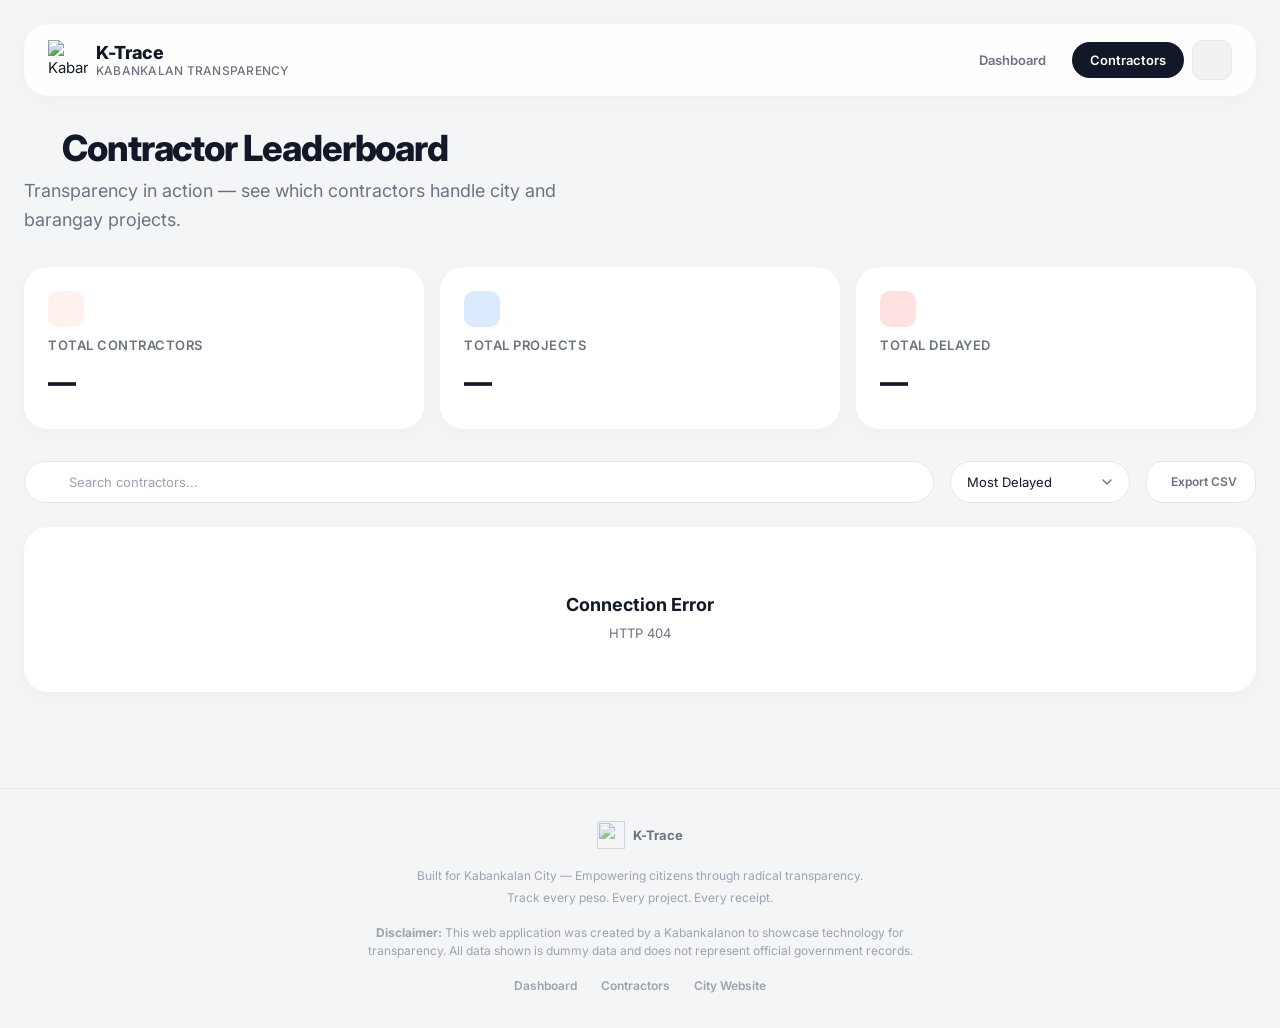
==== commit ec1b0fb8: "🔒 Security: Move all API keys behind Vercel Serverless Functions BREAKING: API keys removed from all" ====
--- a/contractors.html
+++ b/contractors.html
@@ -99,19 +99,8 @@
   <div class="toast-container" id="toast-container"></div>
 
   <script>
-    const SUPABASE_URL = 'https://aknvhyezfkfjglpfkjdi.supabase.co';
-    const SUPABASE_KEY = 'sb_publishable_gqv6WXEo8cVvIVwrLLXuzQ_lqmfSCC6';
-
-    async function supabaseFetch(table, query) {
-      const res = await fetch(`${SUPABASE_URL}/rest/v1/${table}?${query}`, {
-        headers: {
-          'apikey': SUPABASE_KEY,
-          'Authorization': 'Bearer ' + SUPABASE_KEY
-        }
-      });
-      if (!res.ok) throw new Error('HTTP ' + res.status);
-      return res.json();
-    }
+    // API keys are now securely stored on the server (Vercel Environment Variables)
+    // All requests go through /api/* serverless functions
 
     function formatPeso(amount) {
       return '₱' + Number(amount).toLocaleString('en-PH', { minimumFractionDigits: 0, maximumFractionDigits: 0 });
@@ -242,7 +231,9 @@
     // Fetch & init
     async function init() {
       try {
-        var projects = await supabaseFetch('projects', 'select=*&order=created_at.desc');
+        var res = await fetch('/api/projects');
+        if (!res.ok) throw new Error('HTTP ' + res.status);
+        var projects = await res.json();
         allContractors = aggregateContractors(projects || []);
 
         // Stats
--- a/style.css
+++ b/style.css
@@ -2045,6 +2045,162 @@
 }
 
 /* ═══════════════════════════════════════════════
+   V5 — Enhanced Dashboard Comprehension
+   ═══════════════════════════════════════════════ */
+
+/* ── Stat Context Subtext ── */
+.stat-context {
+  font-size: 11px;
+  color: var(--text-tertiary);
+  font-weight: 500;
+  margin-top: 2px;
+  letter-spacing: 0.01em;
+}
+
+/* ── Quick Insights Strip ── */
+.insights-strip {
+  display: flex;
+  gap: var(--space-sm);
+  flex-wrap: wrap;
+  margin-bottom: var(--space-lg);
+}
+
+.insight-chip {
+  display: inline-flex;
+  align-items: center;
+  gap: 6px;
+  padding: 10px 16px;
+  background: var(--bg-card);
+  border: 1px solid var(--border-light);
+  border-radius: var(--radius-full);
+  font-size: var(--font-size-sm);
+  font-weight: 500;
+  color: var(--text-secondary);
+  box-shadow: var(--shadow-card);
+  transition: transform 0.15s, box-shadow 0.15s;
+}
+
+.insight-chip:hover {
+  transform: translateY(-1px);
+  box-shadow: 0 4px 12px rgba(0, 0, 0, 0.08);
+}
+
+.insight-chip .inline-icon svg {
+  width: 16px;
+  height: 16px;
+}
+
+/* ── Budget Breakdown Bar ── */
+.breakdown-card {
+  background: var(--bg-card);
+  border-radius: var(--radius-lg);
+  border: 1px solid var(--border-light);
+  padding: var(--space-lg);
+  box-shadow: var(--shadow-card);
+  margin-bottom: var(--space-lg);
+}
+
+.breakdown-bar {
+  display: flex;
+  height: 14px;
+  border-radius: var(--radius-full);
+  overflow: hidden;
+  margin-bottom: var(--space-md);
+  background: var(--border-light);
+}
+
+.breakdown-segment {
+  height: 100%;
+  transition: width 0.6s ease;
+  position: relative;
+}
+
+.breakdown-segment:first-child {
+  border-radius: var(--radius-full) 0 0 var(--radius-full);
+}
+
+.breakdown-segment:last-child {
+  border-radius: 0 var(--radius-full) var(--radius-full) 0;
+}
+
+.breakdown-segment:only-child {
+  border-radius: var(--radius-full);
+}
+
+.breakdown-legend {
+  display: flex;
+  flex-wrap: wrap;
+  gap: var(--space-md) var(--space-xl);
+}
+
+.breakdown-legend-item {
+  display: flex;
+  align-items: center;
+  gap: 6px;
+  font-size: var(--font-size-sm);
+  color: var(--text-secondary);
+}
+
+.breakdown-legend-item strong {
+  color: var(--text-primary);
+}
+
+.breakdown-dot {
+  width: 10px;
+  height: 10px;
+  border-radius: 50%;
+  flex-shrink: 0;
+}
+
+.breakdown-pct {
+  color: var(--text-tertiary);
+  font-size: var(--font-size-xs);
+}
+
+/* ── Doughnut Center Text ── */
+.doughnut-center {
+  position: absolute;
+  top: 50%;
+  left: 50%;
+  transform: translate(-50%, -55%);
+  text-align: center;
+  pointer-events: none;
+}
+
+.doughnut-center-label {
+  display: block;
+  font-size: 11px;
+  text-transform: uppercase;
+  letter-spacing: 0.06em;
+  color: var(--text-tertiary);
+  font-weight: 600;
+}
+
+.doughnut-center-value {
+  display: block;
+  font-size: 15px;
+  font-weight: 800;
+  color: var(--text-primary);
+  letter-spacing: -0.02em;
+  font-variant-numeric: tabular-nums;
+}
+
+/* ── Dark mode V5 additions ── */
+[data-theme="dark"] .insight-chip {
+  background: var(--bg-card);
+  border-color: var(--border-light);
+}
+
+[data-theme="dark"] .insight-chip:hover {
+  box-shadow: 0 4px 12px rgba(0, 0, 0, 0.25);
+}
+
+[data-theme="dark"] .breakdown-card {
+  background: var(--bg-card);
+  border-color: var(--border-light);
+}
+
+/* ═══════════════════════════════════════════════
    V4 — Search, Charts, Leaderboard, Export
    ═══════════════════════════════════════════════ */
 
@@ -2140,6 +2296,9 @@
   border: 1px solid var(--border-light);
   padding: var(--space-lg);
   box-shadow: var(--shadow-card);
+  display: flex;
+  flex-direction: column;
+  justify-content: space-between;
 }
 
 .chart-card-title {
@@ -2160,8 +2319,10 @@
 .chart-container {
   position: relative;
   width: 100%;
-  max-width: 300px;
-  margin: 0 auto;
+  max-height: 280px;
+  display: flex;
+  align-items: center;
+  justify-content: center;
 }
 
 /* ── Export Button ── */
